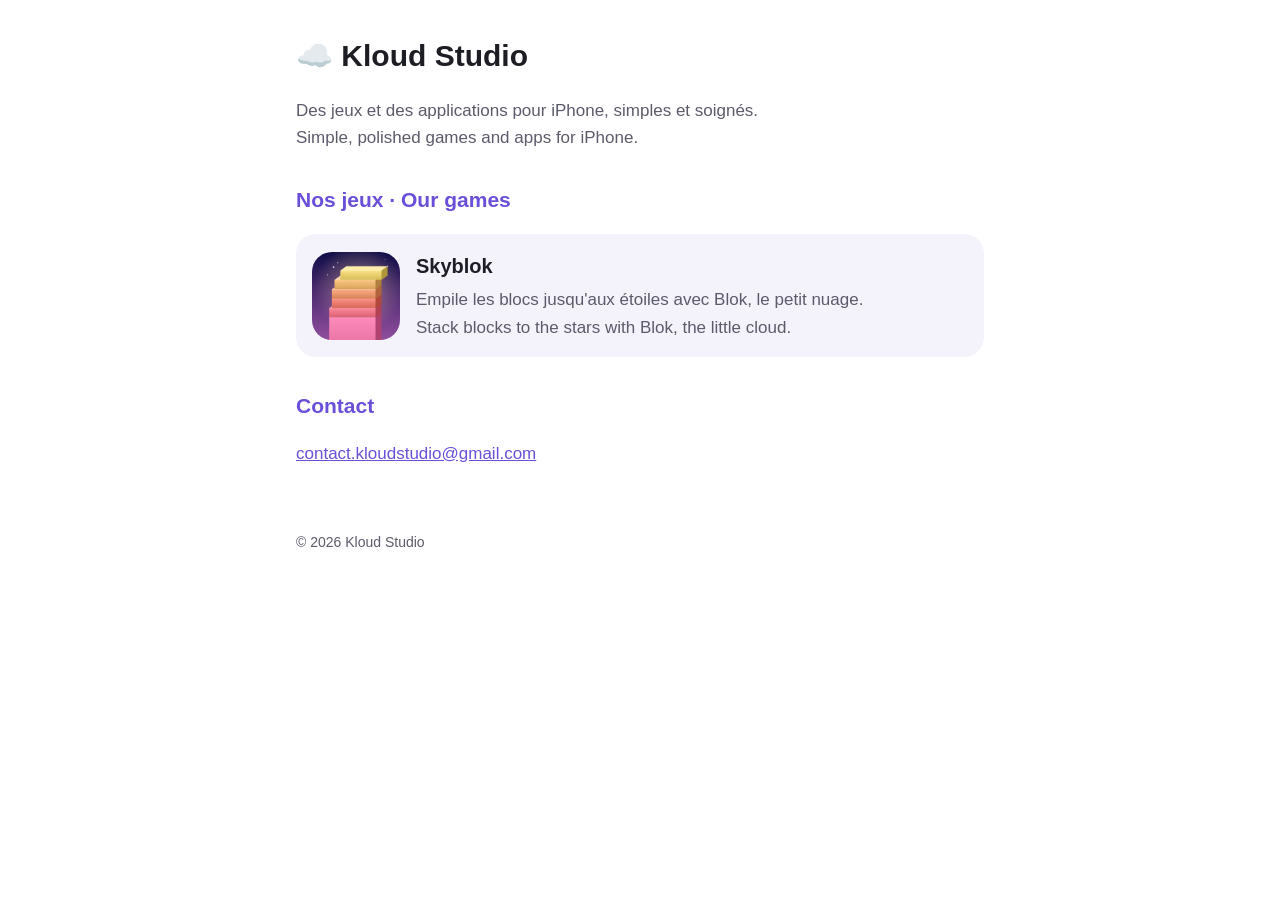
==== index.html @ c66869b8 "Add files via upload" ====
<!doctype html>
<html lang="fr">
<head>
<meta charset="utf-8">
<meta name="viewport" content="width=device-width, initial-scale=1">
<title>Kloud Studio</title>
<meta name="description" content="Kloud Studio crée des jeux et des applications pour iPhone.">
<link rel="stylesheet" href="style.css">
</head>
<body>
<main>

<h1>☁️ Kloud Studio</h1>
<p class="muted">Des jeux et des applications pour iPhone, simples et soignés.<br>
<span lang="en">Simple, polished games and apps for iPhone.</span></p>

<h2>Nos jeux · Our games</h2>

<a class="game" href="skyblok/">
  <img src="skyblok/icon.png" alt="Icône de Skyblok">
  <div>
    <h3>Skyblok</h3>
    <p>Empile les blocs jusqu'aux étoiles avec Blok, le petit nuage.<br>
    <span lang="en">Stack blocks to the stars with Blok, the little cloud.</span></p>
  </div>
</a>

<h2>Contact</h2>
<p><a href="mailto:contact.kloudstudio@gmail.com">contact.kloudstudio@gmail.com</a></p>

<footer>© 2026 Kloud Studio</footer>

</main>
</body>
</html>
---- style.css ----
/* Kloud Studio — style commun à toutes les pages. */
:root {
  --text: #1d1d24;
  --muted: #5b5b6b;
  --accent: #6b4fd8;
  --bg: #ffffff;
  --card: #f4f2fb;
}
@media (prefers-color-scheme: dark) {
  :root {
    --text: #ececf1;
    --muted: #a8a8b8;
    --accent: #a993ff;
    --bg: #14141a;
    --card: #1f1d2b;
  }
}
* { box-sizing: border-box; }
body {
  margin: 0;
  background: var(--bg);
  color: var(--text);
  font: 17px/1.6 -apple-system, BlinkMacSystemFont, "Segoe UI", sans-serif;
}
main { max-width: 720px; margin: 0 auto; padding: 32px 16px 64px; }
a { color: var(--accent); }
h1 { font-size: 30px; margin: 0 0 4px; }
h2 { font-size: 21px; margin-top: 32px; color: var(--accent); }
.muted { color: var(--muted); }
.date { color: var(--muted); margin-top: 0; }
hr { border: none; border-top: 1px solid var(--muted); opacity: .3; margin: 48px 0; }
header.studio { display: flex; align-items: center; gap: 12px; margin-bottom: 32px; }
header.studio a { text-decoration: none; color: var(--text); font-weight: 700; font-size: 20px; }
.game {
  display: flex; gap: 16px; align-items: center;
  background: var(--card); border-radius: 20px; padding: 16px; text-decoration: none; color: var(--text);
}
.game img, .hero img { width: 88px; height: 88px; border-radius: 20px; flex-shrink: 0; }
.game h3 { margin: 0 0 4px; font-size: 20px; }
.game p { margin: 0; color: var(--muted); }
.hero { display: flex; gap: 20px; align-items: center; margin-bottom: 24px; }
.hero img { width: 112px; height: 112px; border-radius: 26px; }
.links { display: flex; flex-wrap: wrap; gap: 10px; margin: 24px 0; }
.links a {
  background: var(--card); border-radius: 999px; padding: 8px 16px; text-decoration: none; font-weight: 600;
}
details { background: var(--card); border-radius: 14px; padding: 12px 16px; margin: 10px 0; }
summary { cursor: pointer; font-weight: 600; }
footer { margin-top: 64px; color: var(--muted); font-size: 14px; }
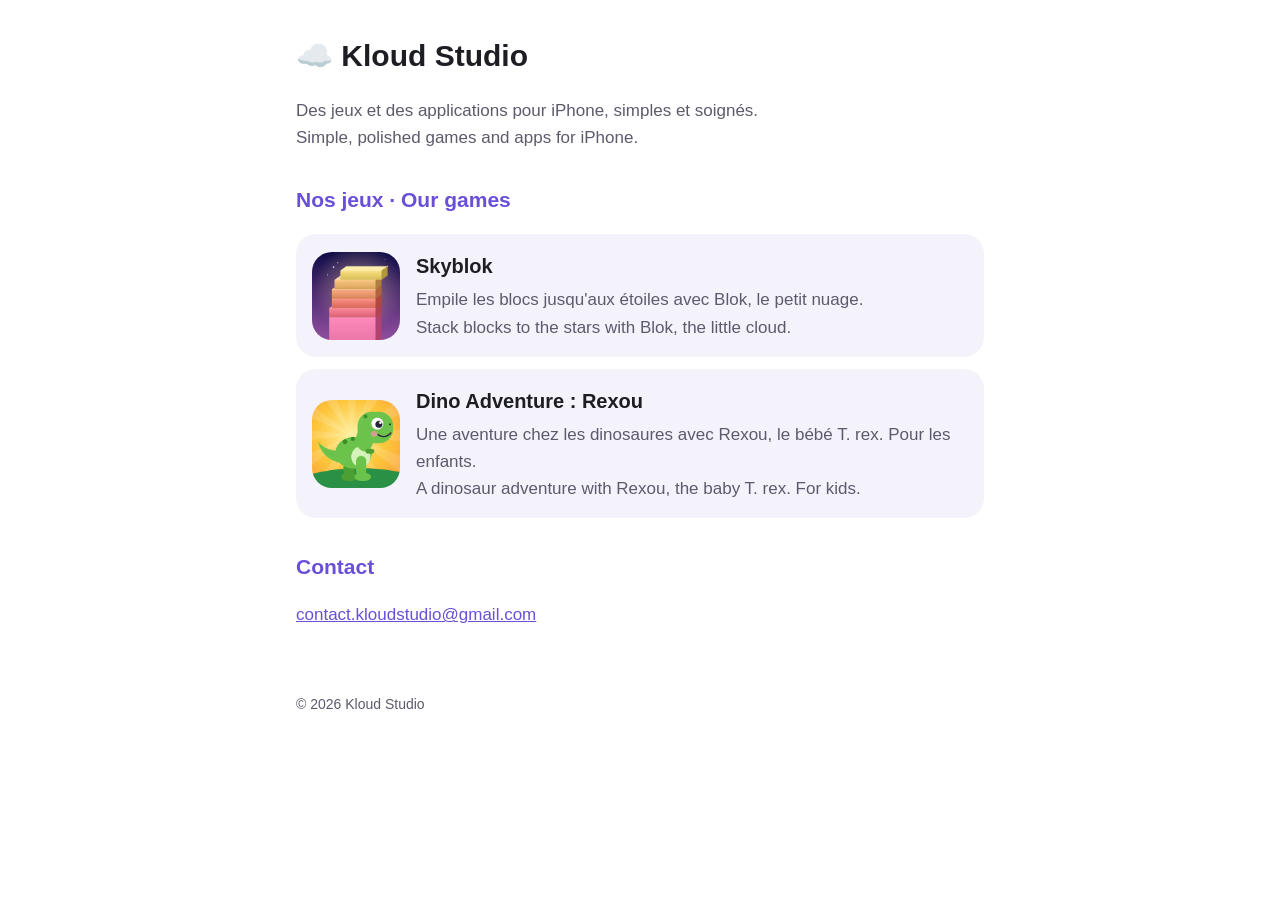
==== commit 98a849c7: "Add files via upload" ====
--- a/index.html
+++ b/index.html
@@ -25,6 +25,15 @@
   </div>
 </a>
 
+<a class="game" href="dino-adventure/" style="margin-top: 12px">
+  <img src="dino-adventure/icon.png" alt="Icône de Dino Adventure">
+  <div>
+    <h3>Dino Adventure : Rexou</h3>
+    <p>Une aventure chez les dinosaures avec Rexou, le bébé T. rex. Pour les enfants.<br>
+    <span lang="en">A dinosaur adventure with Rexou, the baby T. rex. For kids.</span></p>
+  </div>
+</a>
+
 <h2>Contact</h2>
 <p><a href="mailto:contact.kloudstudio@gmail.com">contact.kloudstudio@gmail.com</a></p>
 
